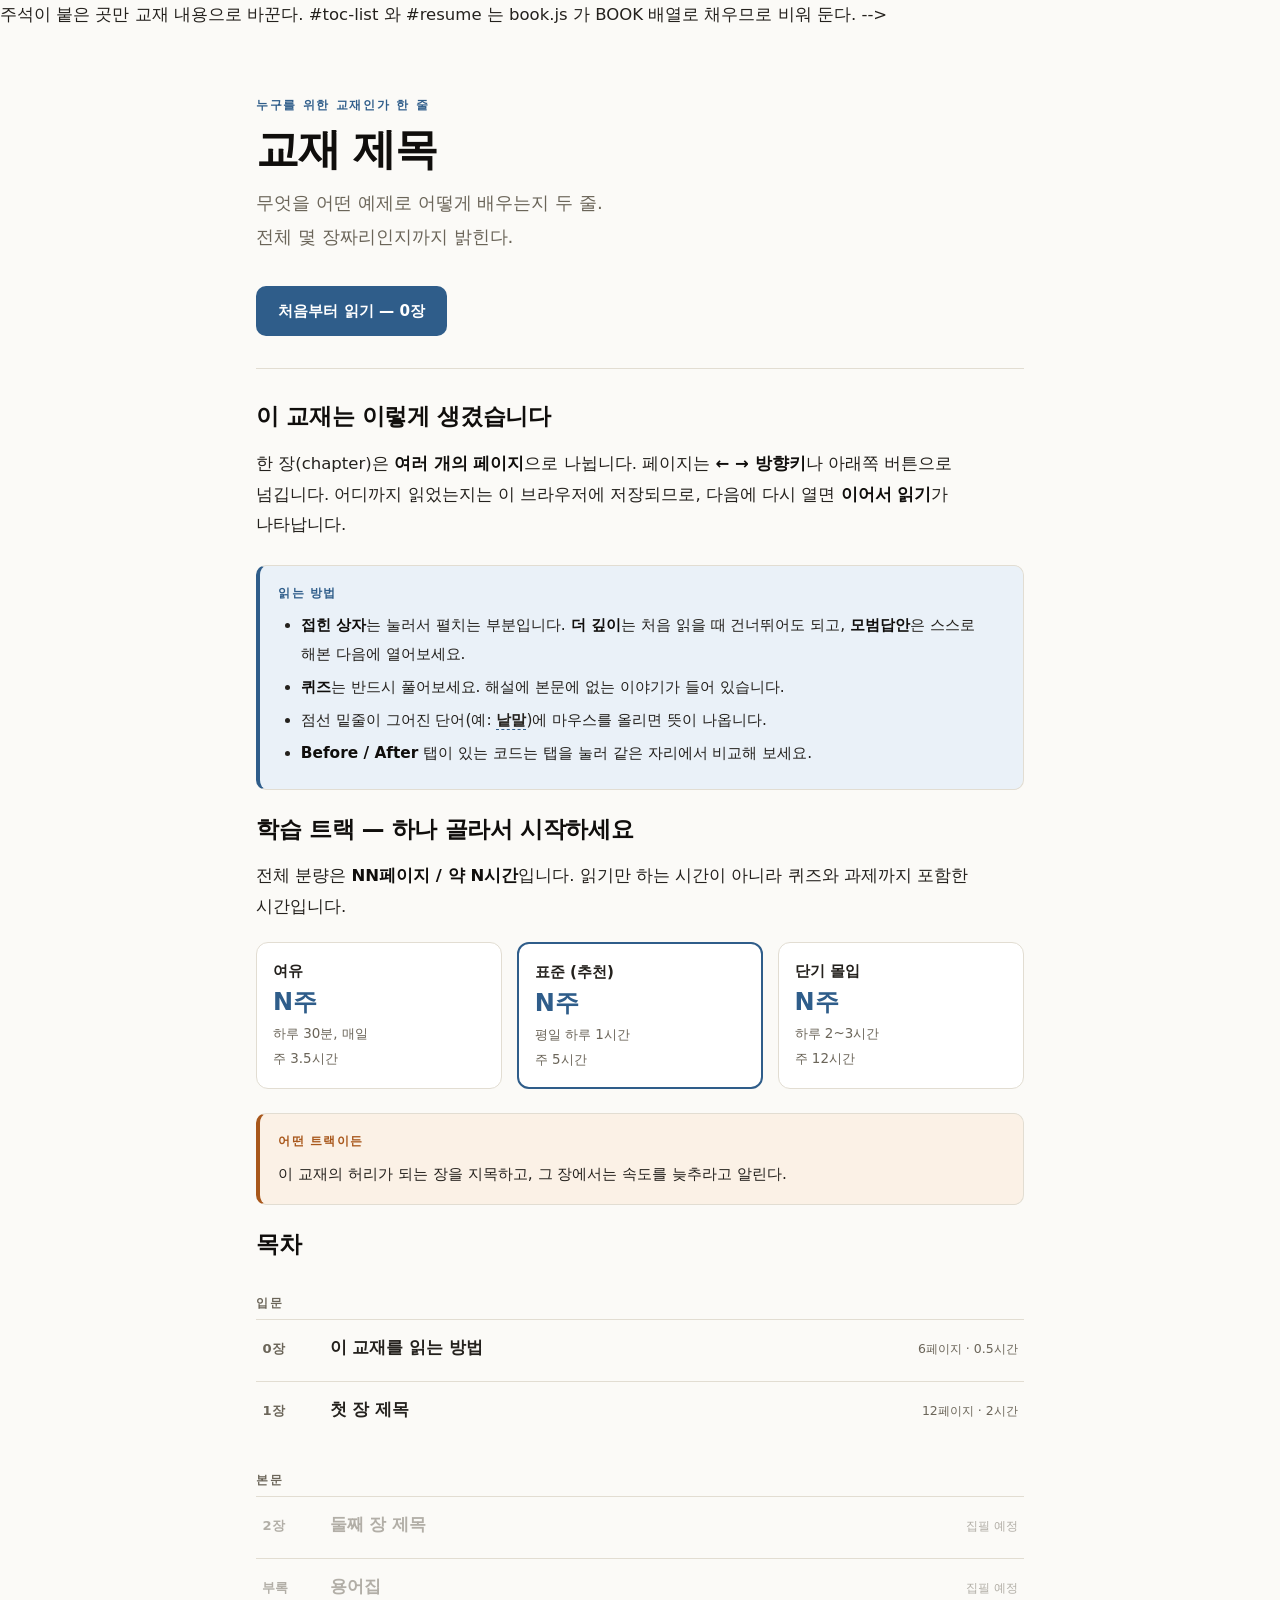
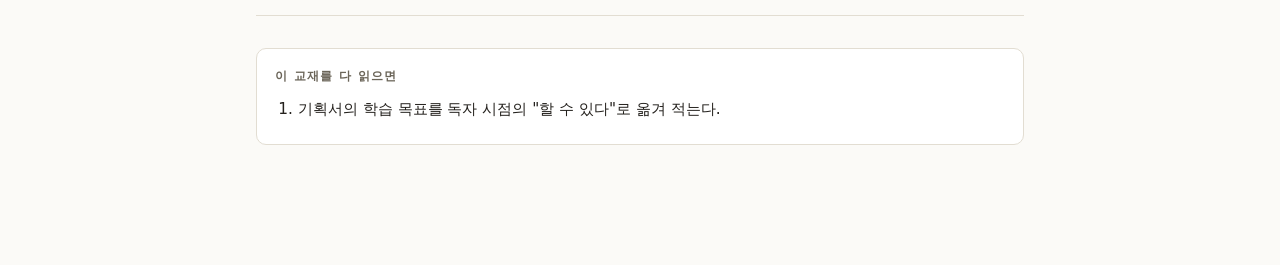
==== plugins/teach/skills/textbook-html/templates/index.html @ 2e8b9190 "teach: textbook-html 파일을 plugins/teach로 이동" ====
<!DOCTYPE html>
<!-- 표지 템플릿 — 교재 슬러그로 저장 위치는 docs/index.html.
     <!-- ▣ -->  주석이 붙은 곳만 교재 내용으로 바꾼다.
     #toc-list 와 #resume 는 book.js 가 BOOK 배열로 채우므로 비워 둔다. -->
<html lang="ko" data-page="cover">
<head>
<meta charset="utf-8">
<meta name="viewport" content="width=device-width, initial-scale=1">
<title>교재 제목 — 부제</title><!-- ▣ -->
<link rel="stylesheet" href="assets/book.css">
</head>
<body>

<div class="cover">

  <p class="kicker">누구를 위한 교재인가 한 줄</p><!-- ▣ -->
  <h1 class="title">교재 제목</h1><!-- ▣ -->
  <p class="sub">무엇을 어떤 예제로 어떻게 배우는지 두 줄.<br>
  전체 몇 장짜리인지까지 밝힌다.</p><!-- ▣ -->

  <p><a class="resume" id="resume" href="ch00.html">처음부터 읽기</a></p>

  <hr>

  <h2>이 교재는 이렇게 생겼습니다</h2>

  <p>한 장(chapter)은 <b>여러 개의 페이지</b>으로 나뉩니다. 페이지는 <b>← → 방향키</b>나 아래쪽
  버튼으로 넘깁니다. 어디까지 읽었는지는 이 브라우저에 저장되므로, 다음에 다시 열면
  <b>이어서 읽기</b>가 나타납니다.</p>

  <div class="box note">
    <p class="box-t">읽는 방법</p>
    <ul>
      <li><b>접힌 상자</b>는 눌러서 펼치는 부분입니다. <b>더 깊이</b>는 처음 읽을 때 건너뛰어도
      되고, <b>모범답안</b>은 스스로 해본 다음에 열어보세요.</li>
      <li><b>퀴즈</b>는 반드시 풀어보세요. 해설에 본문에 없는 이야기가 들어 있습니다.</li>
      <li>점선 밑줄이 그어진 단어(예: <span class="term" data-term="sample">낱말</span>)에
      마우스를 올리면 뜻이 나옵니다.</li>
      <li><b>Before / After</b> 탭이 있는 코드는 탭을 눌러 같은 자리에서 비교해 보세요.</li>
    </ul>
  </div>

  <h2>학습 트랙 — 하나 골라서 시작하세요</h2>

  <p>전체 분량은 <b>NN페이지 / 약 N시간</b>입니다. 읽기만 하는 시간이 아니라
  퀴즈와 과제까지 포함한 시간입니다.</p><!-- ▣ 커리큘럼 합계와 맞춘다 -->

  <div class="track-grid"><!-- ▣ 전체 시간으로 나눈 트랙 3~4개 -->
    <div class="track">
      <h4>여유</h4>
      <div class="big">N주</div>
      <p>하루 30분, 매일<br>주 3.5시간</p>
    </div>
    <div class="track pick">
      <h4>표준 (추천)</h4>
      <div class="big">N주</div>
      <p>평일 하루 1시간<br>주 5시간</p>
    </div>
    <div class="track">
      <h4>단기 몰입</h4>
      <div class="big">N주</div>
      <p>하루 2~3시간<br>주 12시간</p>
    </div>
  </div>

  <div class="box warn">
    <p class="box-t">어떤 트랙이든</p>
    <p>이 교재의 허리가 되는 장을 지목하고, 그 장에서는 속도를 늦추라고 알린다.</p><!-- ▣ -->
  </div>

  <h2>목차</h2>
  <ul class="toc-list" id="toc-list"></ul>

  <div class="box" style="margin-top:2rem">
    <p class="box-t">이 교재를 다 읽으면</p>
    <ol>
      <li>기획서의 학습 목표를 독자 시점의 "할 수 있다"로 옮겨 적는다.</li><!-- ▣ -->
    </ol>
  </div>

</div>

<script src="assets/book.js"></script>
</body>
</html>
---- plugins/teach/skills/textbook-html/templates/assets/book.css ----
/* 학습 교재 공통 스타일 — textbook-html 스킬 동봉본
   - 외부 폰트/CDN 의존 없음 (file:// 로 열려야 한다)
   - 라이트/다크 자동 전환
   - 교재마다 고칠 것이 없다. 색을 바꾸려면 아래 :root 변수만 만진다. */

:root {
  --bg: #fbfaf7;
  --bg-soft: #f4f1ea;
  --card: #ffffff;
  --fg: #24211d;
  --fg-strong: #100e0c;
  --muted: #6b6559;
  --rule: #e2ddd2;
  --rule-soft: #eee9df;
  --accent: #2f5d8a;
  --accent-bg: #eaf1f8;
  --warn: #a8571b;
  --warn-bg: #fbf1e6;
  --good: #2b6f4c;
  --good-bg: #ebf4ee;
  --bad: #a33a33;
  --bad-bg: #fbeeed;
  --code-bg: #f5f2ec;
  --code-fg: #2b2721;
  --shadow: 0 1px 2px rgba(0,0,0,.05), 0 8px 24px rgba(0,0,0,.05);

  --c-kw: #9c2f6f;
  --c-str: #2f6f4a;
  --c-com: #746c60;
  --c-num: #a8571b;
  --c-fn: #2f5d8a;
  --c-dec: #7a5aa8;
  --c-self: #a33a33;
  --hl-bg: rgba(168,87,27,.16);

  --sidebar: 17rem;
  --measure: 45rem;
}

@media (prefers-color-scheme: dark) {
  :root {
    --bg: #16171a;
    --bg-soft: #1b1d21;
    --card: #1e2024;
    --fg: #e3e0da;
    --fg-strong: #f5f3ef;
    --muted: #9b968d;
    --rule: #2e3237;
    --rule-soft: #262a2e;
    --accent: #7fb3e0;
    --accent-bg: #1b2a38;
    --warn: #dda15e;
    --warn-bg: #322a1e;
    --good: #7ac496;
    --good-bg: #1d2c24;
    --bad: #e08b84;
    --bad-bg: #33211f;
    --code-bg: #191b1e;
    --code-fg: #d8d5cf;
    --shadow: 0 1px 2px rgba(0,0,0,.3), 0 8px 24px rgba(0,0,0,.3);

    --c-kw: #e089b8;
    --c-str: #8fcfa5;
    --c-com: #918d84;
    --c-num: #dda15e;
    --c-fn: #8fbce8;
    --c-dec: #bfa2e8;
    --c-self: #e08b84;
    --hl-bg: rgba(221,161,94,.20);
  }
}

* { box-sizing: border-box; }

html { scroll-behavior: smooth; }

body {
  margin: 0;
  background: var(--bg);
  color: var(--fg);
  font-family: "Segoe UI", -apple-system, "Malgun Gothic", "맑은 고딕", system-ui, sans-serif;
  font-size: 16.5px;
  line-height: 1.85;
  word-break: keep-all;
  overflow-wrap: break-word;
  -webkit-font-smoothing: antialiased;
}

/* ── 진행률 바 ─────────────────────────────────────── */
#progress {
  position: fixed; top: 0; left: 0; right: 0; height: 3px;
  background: var(--rule-soft); z-index: 50;
}
#progress > i {
  display: block; height: 100%; width: 0;
  background: var(--accent); transition: width .25s ease;
}

/* ── 사이드바 목차 ─────────────────────────────────── */
#toc {
  position: fixed; top: 0; bottom: 0; left: 0; width: var(--sidebar);
  background: var(--bg-soft); border-right: 1px solid var(--rule);
  overflow-y: auto; padding: 1.6rem 0 3rem; z-index: 40;
}
#toc .brand {
  display: block; padding: 0 1.25rem 1rem; margin-bottom: .5rem;
  border-bottom: 1px solid var(--rule); text-decoration: none; color: inherit;
}
#toc .brand b { display: block; font-size: .98rem; letter-spacing: -.01em; }
#toc .brand span { display: block; font-size: .78rem; color: var(--muted); }
#toc .part {
  padding: 1.1rem 1.25rem .25rem; font-size: .7rem; font-weight: 700;
  letter-spacing: .12em; color: var(--muted); text-transform: uppercase;
}
#toc a.ch, #toc span.ch {
  display: block; padding: .34rem 1.25rem .34rem 1.25rem;
  font-size: .84rem; line-height: 1.45; text-decoration: none;
  color: var(--fg); border-left: 3px solid transparent;
}
#toc a.ch:hover { background: var(--card); }
#toc a.ch.here { border-left-color: var(--accent); background: var(--card); font-weight: 700; }
#toc span.ch { color: var(--muted); opacity: .55; cursor: default; }
#toc .ch em { font-style: normal; color: var(--muted); font-size: .76rem; display: block; }
#toc a.ch.here em { color: var(--accent); }
#toc .ch .tick { color: var(--good); font-weight: 700; }
#toc ol.screens {
  list-style: none; margin: .1rem 0 .4rem; padding: 0 1.25rem 0 1.6rem;
  border-left: 3px solid var(--rule);
}
#toc ol.screens li { margin: 0; }
#toc ol.screens button {
  display: block; width: 100%; text-align: left; background: none; border: 0;
  padding: .2rem 0; font: inherit; font-size: .78rem; line-height: 1.4;
  color: var(--muted); cursor: pointer;
}
#toc ol.screens button:hover { color: var(--accent); }
#toc ol.screens li.on button { color: var(--fg); font-weight: 700; }

#toc-toggle {
  display: none; position: fixed; top: .7rem; left: .7rem; z-index: 60;
  background: var(--card); color: var(--fg); border: 1px solid var(--rule);
  border-radius: 8px; width: 2.4rem; height: 2.4rem; font-size: 1.1rem;
  cursor: pointer; box-shadow: var(--shadow);
}

/* ── 본문 ──────────────────────────────────────────── */
#book {
  margin-left: var(--sidebar);
  padding: 3.2rem 2.5rem 8rem;
  display: flex; justify-content: center;
}
#book > .inner { width: 100%; max-width: var(--measure); }

.screen { display: none; animation: fade .22s ease; }
.screen.is-active { display: block; }
@keyframes fade { from { opacity: 0; transform: translateY(4px); } to { opacity: 1; transform: none; } }

.kicker {
  font-size: .74rem; font-weight: 700; letter-spacing: .14em;
  text-transform: uppercase; color: var(--accent); margin: 0 0 .5rem;
}

h1 {
  font-size: 1.95rem; line-height: 1.3; letter-spacing: -.02em;
  margin: .2rem 0 1.2rem; color: var(--fg-strong); font-weight: 800;
}
h2 {
  font-size: 1.42rem; line-height: 1.4; letter-spacing: -.015em;
  margin: 0 0 1rem; color: var(--fg-strong); font-weight: 800;
}
h3 {
  font-size: 1.06rem; margin: 2rem 0 .6rem; color: var(--fg-strong);
  font-weight: 700; letter-spacing: -.01em;
}
h2 + h3 { margin-top: 1.4rem; }

p { margin: 0 0 1.1rem; }
.lead { font-size: 1.1rem; color: var(--muted); margin-bottom: 1.6rem; }
strong, b { color: var(--fg-strong); font-weight: 700; }
a { color: var(--accent); }

ul, ol { margin: 0 0 1.1rem; padding-left: 1.4rem; }
li { margin: .3rem 0; }
li > ul, li > ol { margin: .3rem 0; }

hr { border: 0; border-top: 1px solid var(--rule); margin: 2rem 0; }

blockquote {
  margin: 1.4rem 0; padding: .2rem 0 .2rem 1.2rem;
  border-left: 3px solid var(--rule); color: var(--muted);
}
blockquote p:last-child { margin-bottom: 0; }

/* 대화 재현 */
.dialog { margin: 1.4rem 0; }
.dialog .line { display: flex; gap: .75rem; margin: .5rem 0; }
.dialog .who {
  flex: 0 0 5.2rem; text-align: right; font-size: .82rem;
  font-weight: 700; color: var(--accent); padding-top: .18rem;
}
.dialog .say {
  background: var(--card); border: 1px solid var(--rule); border-radius: 10px;
  padding: .5rem .8rem; font-size: .95rem; flex: 1;
}
.dialog .say p { margin: 0; }

/* 강조 상자 */
.box {
  margin: 1.5rem 0; padding: 1rem 1.15rem; border-radius: 10px;
  border: 1px solid var(--rule); background: var(--card);
  font-size: .96rem;
}
.box > :last-child { margin-bottom: 0; }
.box .box-t {
  font-size: .76rem; font-weight: 700; letter-spacing: .1em;
  text-transform: uppercase; margin: 0 0 .45rem; color: var(--muted);
}
.box .box-t .katex { text-transform: none; letter-spacing: normal; }
.box.note { border-left: 4px solid var(--accent); background: var(--accent-bg); }
.box.note .box-t { color: var(--accent); }
.box.warn { border-left: 4px solid var(--warn); background: var(--warn-bg); }
.box.warn .box-t { color: var(--warn); }
.box.good { border-left: 4px solid var(--good); background: var(--good-bg); }
.box.good .box-t { color: var(--good); }
.box.bad  { border-left: 4px solid var(--bad); background: var(--bad-bg); }
.box.bad .box-t { color: var(--bad); }

/* "9장에서 다시 볼 문제" 표시 */
.later {
  display: inline-flex; align-items: center; gap: .35rem;
  font-size: .78rem; font-weight: 700; color: var(--warn);
  background: var(--warn-bg); border: 1px dashed var(--warn);
  border-radius: 999px; padding: .1rem .6rem; white-space: nowrap;
}

/* 접히는 상자 */
details.fold {
  margin: 1.4rem 0; border: 1px solid var(--rule); border-radius: 10px;
  background: var(--card); overflow: hidden;
}
details.fold > summary {
  cursor: pointer; padding: .7rem 1rem; font-size: .9rem; font-weight: 700;
  color: var(--accent); list-style: none; display: flex; gap: .5rem; align-items: center;
}
details.fold > summary::-webkit-details-marker { display: none; }
details.fold > summary::before { content: "▸"; font-size: .8rem; }
details.fold[open] > summary::before { content: "▾"; }
details.fold > summary:hover { background: var(--bg-soft); }
details.fold .fold-body { padding: 0 1rem 1rem; font-size: .95rem; border-top: 1px solid var(--rule-soft); padding-top: .9rem; }
details.fold .fold-body > :last-child { margin-bottom: 0; }
details.fold.answer > summary { color: var(--good); }

/* 코드 */
pre {
  margin: 1.3rem 0; padding: 1rem 1.1rem; background: var(--code-bg);
  border: 1px solid var(--rule); border-radius: 10px;
  overflow-x: auto; font-size: .82rem; line-height: 1.7;
}
pre code, code {
  font-family: Consolas, "D2Coding", "Cascadia Mono", ui-monospace, monospace;
  color: var(--code-fg);
}
:not(pre) > code {
  background: var(--code-bg); border: 1px solid var(--rule-soft);
  border-radius: 5px; padding: .05em .35em; font-size: .88em;
  word-break: keep-all; overflow-wrap: break-word;
}
pre .cap {
  display: block; font-family: inherit; color: var(--muted);
  font-size: .95em; margin-bottom: .5rem;
}
.tok-kw { color: var(--c-kw); }
.tok-str { color: var(--c-str); }
.tok-com { color: var(--c-com); font-style: italic; }
.tok-num { color: var(--c-num); }
.tok-fn { color: var(--c-fn); font-weight: 600; }
.tok-dec { color: var(--c-dec); }
.tok-self { color: var(--c-self); }
.hl { background: var(--hl-bg); border-radius: 3px; padding: .05em .2em; font-weight: 700; }

/* 코드 해설: 번호 붙은 주석 목록 */
ol.notes {
  list-style: none; padding-left: 0; counter-reset: note; margin: 1rem 0 1.5rem;
}
ol.notes > li {
  counter-increment: note; position: relative;
  padding-left: 2.2rem; margin: .6rem 0; font-size: .95rem;
}
ol.notes > li::before {
  content: counter(note); position: absolute; left: 0; top: .28rem;
  width: 1.55rem; height: 1.55rem; border-radius: 50%;
  background: var(--accent-bg); color: var(--accent); border: 1px solid var(--accent);
  display: grid; place-items: center; font-size: .72rem; font-weight: 700;
}
ol.notes .ln {
  display: inline-block; min-width: 3.6rem; font-weight: 700; color: var(--accent);
  font-family: Consolas, "D2Coding", ui-monospace, monospace; font-size: .84rem;
}
ol.notes > li > p { margin: .2rem 0 0; }
ol.notes > li > p:first-child { margin-top: 0; }

figure.code-cap { margin: 1.3rem 0; }
figure.code-cap pre { margin: 0 0 .4rem; }
figure.code-cap figcaption { font-size: .82rem; color: var(--muted); text-align: left; }

/* Before / After 탭 */
.tabs { margin: 1.4rem 0; border: 1px solid var(--rule); border-radius: 10px; overflow: hidden; }
.tabs .tabbar { display: flex; background: var(--bg-soft); border-bottom: 1px solid var(--rule); }
.tabs .tabbar button {
  flex: 1; padding: .6rem .8rem; background: none; border: 0; cursor: pointer;
  font: inherit; font-size: .85rem; font-weight: 700; color: var(--muted);
  border-bottom: 2px solid transparent;
}
.tabs .tabbar button.on { color: var(--accent); border-bottom-color: var(--accent); background: var(--card); }
.tabs .tab { display: none; padding: .1rem 1rem 1rem; }
.tabs .tab.on { display: block; }
.tabs .tab pre { background: transparent; border: 0; padding: 1rem 0 0; }

/* 표 */
.table-wrap { overflow-x: auto; margin: 1.4rem 0; }
table { border-collapse: collapse; width: 100%; font-size: .9rem; }
th, td { border: 1px solid var(--rule); padding: .5rem .7rem; text-align: left; vertical-align: top; }
th { background: var(--bg-soft); font-weight: 700; color: var(--fg-strong); }

/* 용어 툴팁 — 말풍선은 book.js 가 body 에 붙인 #tip 하나를 화면 안에 맞춰 띄운다
   (::after 로 띄우면 줄 끝에서 페이지 가로 스크롤이 생기고 표·접힌 상자 안에서 잘린다) */
.term {
  border-bottom: 1px dashed var(--accent); cursor: help;
  font-weight: 600;
}
#tip {
  position: fixed; z-index: 70; left: 0; top: 0;
  max-width: min(22rem, calc(100vw - 1rem));
  background: var(--fg-strong); color: var(--bg);
  font-size: .8rem; font-weight: 400; line-height: 1.6;
  padding: .5rem .7rem; border-radius: 8px;
  box-shadow: var(--shadow); pointer-events: none;
  display: none;
}
#tip.on { display: block; }

/* 페이지 참조 링크 */
a.xref { text-decoration: underline dotted; text-underline-offset: .2em; cursor: pointer; }
a.xref:hover { text-decoration-style: solid; }

/* 참조로 이동한 뒤 돌아가기 */
#xback {
  position: fixed; z-index: 46; bottom: 4.2rem; left: calc(var(--sidebar) + 1.2rem);
  display: none; align-items: center; gap: .3rem;
  background: var(--accent); color: #fff; border-radius: 999px;
  box-shadow: var(--shadow); font-size: .84rem; font-weight: 700;
}
#xback.on { display: inline-flex; }
#xback a, #xback button {
  color: inherit; background: none; border: 0; font: inherit; cursor: pointer;
  text-decoration: none; padding: .45rem .3rem .45rem .9rem;
}
#xback button { padding: .45rem .8rem .45rem .2rem; opacity: .8; }

/* 모바일 목차를 열었을 때 본문을 덮는 막 */
#toc-scrim { display: none; }

/* 다이어그램 */
figure.fig { margin: 1.6rem 0; text-align: center; }
figure.fig svg { max-width: 100%; height: auto; }
figure.fig figcaption { font-size: .82rem; color: var(--muted); margin-top: .5rem; }
.svg-fg { fill: var(--fg); }
.svg-muted { fill: var(--muted); }
.svg-line { stroke: var(--rule); fill: none; }

/* 핵심 요약 / 과제 */
.summary { margin: 2rem 0 1.5rem; padding: 1.1rem 1.25rem; border-radius: 12px;
  background: var(--bg-soft); border: 1px solid var(--rule); }
.summary h3 { margin: 0 0 .6rem; font-size: .95rem; }
.summary ol { margin: 0; padding-left: 1.3rem; font-size: .96rem; }

.task { margin: 1.6rem 0; padding: 1.1rem 1.25rem; border-radius: 12px;
  border: 2px solid var(--accent); background: var(--card); }
.task h3 { margin: 0 0 .5rem; font-size: .98rem; color: var(--accent); }
.task > :last-child { margin-bottom: 0; }

/* 퀴즈 */
.quiz {
  margin: 1.5rem 0; padding: 1.1rem 1.25rem; border-radius: 12px;
  border: 1px solid var(--rule); background: var(--card);
}
.quiz .qn { font-size: .74rem; font-weight: 700; letter-spacing: .12em;
  text-transform: uppercase; color: var(--muted); margin: 0 0 .35rem; }
.quiz .q { font-weight: 700; color: var(--fg-strong); margin: 0 0 .8rem; }
.quiz ol.options { list-style: none; margin: 0; padding: 0; counter-reset: opt; }
.quiz ol.options li {
  counter-increment: opt; margin: .4rem 0; padding: .55rem .8rem .55rem 2.4rem;
  border: 1px solid var(--rule); border-radius: 9px; cursor: pointer;
  position: relative; font-size: .95rem; background: var(--bg);
  transition: background .12s, border-color .12s;
}
.quiz ol.options li::before {
  content: counter(opt); position: absolute; left: .7rem; top: .55rem;
  width: 1.3rem; height: 1.3rem; border-radius: 50%; background: var(--bg-soft);
  border: 1px solid var(--rule); font-size: .76rem; font-weight: 700;
  display: grid; place-items: center; color: var(--muted);
}
.quiz ol.options li:hover { border-color: var(--accent); }
.quiz.done ol.options li { cursor: default; }
.quiz.done ol.options li:hover { border-color: var(--rule); }
.quiz ol.options li.pick-good { border-color: var(--good); background: var(--good-bg); }
.quiz ol.options li.pick-good::before { content: "✓"; background: var(--good); color: #fff; border-color: var(--good); }
.quiz ol.options li.pick-bad { border-color: var(--bad); background: var(--bad-bg); }
.quiz ol.options li.pick-bad::before { content: "✕"; background: var(--bad); color: #fff; border-color: var(--bad); }
.quiz .why {
  display: none; margin-top: .45rem; padding-left: .2rem;
  font-size: .88rem; color: var(--muted);
}
.quiz ol.options li.picked .why { display: block; }
.quiz .explain {
  display: none; margin-top: 1rem; padding-top: .9rem;
  border-top: 1px solid var(--rule-soft); font-size: .93rem;
}
.quiz.done .explain { display: block; }
.quiz .explain > :last-child { margin-bottom: 0; }
.quiz .explain b.lbl { color: var(--accent); }

/* 표지 (index.html) */
.cover { max-width: 52rem; margin: 0 auto; padding: 4rem 2rem 6rem; }
.cover .title { font-size: 2.7rem; line-height: 1.2; letter-spacing: -.03em;
  font-weight: 800; color: var(--fg-strong); margin: 0 0 .6rem; }
.cover .sub { font-size: 1.15rem; color: var(--muted); margin: 0 0 2rem; }
.cover .resume {
  display: inline-block; background: var(--accent); color: #fff;
  padding: .7rem 1.4rem; border-radius: 10px; text-decoration: none;
  font-weight: 700; font-size: .95rem;
}
.cover .resume:hover { filter: brightness(1.08); }
.toc-list { list-style: none; padding: 0; margin: 1rem 0 0; }
.toc-list > li { border-top: 1px solid var(--rule); }
.toc-list > li:last-child { border-bottom: 1px solid var(--rule); }
.toc-list a, .toc-list .off {
  display: flex; gap: 1rem; align-items: baseline;
  padding: .8rem .4rem; text-decoration: none; color: var(--fg);
}
.toc-list a:hover { background: var(--bg-soft); }
.toc-list .off { color: var(--muted); opacity: .5; }
.toc-list .n { flex: 0 0 3.2rem; font-size: .82rem; font-weight: 700; color: var(--muted); }
.toc-list .t { flex: 1; font-weight: 600; }
.toc-list .meta { font-size: .78rem; color: var(--muted); white-space: nowrap; }
.toc-list .tick { color: var(--good); font-weight: 700; }
.parts { font-size: .72rem; font-weight: 700; letter-spacing: .14em;
  text-transform: uppercase; color: var(--muted); margin: 2rem 0 .3rem; }
.track-grid { display: grid; gap: .9rem; grid-template-columns: repeat(auto-fit, minmax(9.5rem, 1fr)); margin: 1.2rem 0; }
.track {
  border: 1px solid var(--rule); border-radius: 12px; padding: .9rem 1rem;
  background: var(--card); font-size: .9rem;
}
.track.pick { border-color: var(--accent); border-width: 2px; }
.track h4 { margin: 0 0 .2rem; font-size: .95rem; }
.track .big { font-size: 1.5rem; font-weight: 800; color: var(--accent); line-height: 1.2; }
.track p { margin: .3rem 0 0; color: var(--muted); font-size: .84rem; }

/* 하단 내비게이션 */
#nav {
  position: fixed; bottom: 0; left: var(--sidebar); right: 0; z-index: 45;
  display: flex; align-items: center; justify-content: space-between;
  gap: 1rem; padding: .6rem 2.5rem;
  background: var(--bg);
  border-top: 1px solid var(--rule);
}
#nav button {
  background: var(--card); color: var(--fg); border: 1px solid var(--rule);
  border-radius: 9px; padding: .45rem .95rem; font: inherit; font-size: .87rem;
  font-weight: 600; cursor: pointer; white-space: nowrap;
}
#nav button:hover:not(:disabled) { border-color: var(--accent); color: var(--accent); }
#nav button:disabled { opacity: .35; cursor: default; }
#nav .where { font-size: .8rem; color: var(--muted); text-align: center; }
#nav .where b { color: var(--fg-strong); }

/* 장 끝 이동 */
.chapter-end { margin-top: 2.5rem; padding-top: 1.5rem; border-top: 1px solid var(--rule);
  display: flex; justify-content: space-between; gap: 1rem; flex-wrap: wrap; }
.chapter-end a {
  display: block; padding: .7rem 1.1rem; border: 1px solid var(--rule);
  border-radius: 10px; text-decoration: none; font-size: .9rem; background: var(--card);
}
.chapter-end a:hover { border-color: var(--accent); }
.chapter-end a span { display: block; font-size: .74rem; color: var(--muted); }

@media (max-width: 900px) {
  #toc { transform: translateX(-100%); transition: transform .2s ease; z-index: 62; }
  body.toc-open #toc { transform: none; }
  body.toc-open #toc-scrim {
    display: block; position: fixed; inset: 0; z-index: 61; background: rgba(0,0,0,.35);
  }
  /* 목차 버튼은 본문 글자를 가리지 않도록 하단 바 왼쪽에 둔다 */
  #toc-toggle { display: block; top: auto; bottom: .5rem; left: .6rem; width: 2.2rem; height: 2.2rem; z-index: 63; }
  #book { margin-left: 0; padding: 2rem 1.1rem 7rem; }
  #nav { left: 0; padding: .5rem 1rem .5rem 3.4rem; }
  #xback { left: 1rem; }
  #toc ol.screens button { padding: .45rem 0; }
  h1 { font-size: 1.6rem; }
  h2 { font-size: 1.25rem; }
}

@media (max-width: 600px) {
  /* 그림은 줄이지 않고 그림 상자 안에서 가로로 민다 — 줄이면 글자가 6~7px 이 된다 */
  figure.fig { overflow-x: auto; }
  figure.fig svg { min-width: 34rem; }
  /* 3열 이상인 표는 글자가 세로로 쪼개지지 않게 최소 폭을 두고 표 상자 안에서 민다 */
  .table-wrap table:has(tr > :nth-child(3)) { min-width: 32rem; }
}

@media (prefers-reduced-motion: reduce) {
  html { scroll-behavior: auto; }
  .screen { animation: none; }
}

@media print {
  #toc, #nav, #progress, #toc-toggle, #tip, #xback, #toc-scrim { display: none !important; }
  #book { margin: 0; padding: 0; }
  .screen { display: block !important; page-break-after: always; }
  pre { white-space: pre-wrap; }
  body { font-size: 11pt; }
}

/* 수식 (KaTeX) */
.katex { font-size: 1.08em; }
.katex-display { margin: .9rem 0; overflow-x: auto; overflow-y: hidden; }
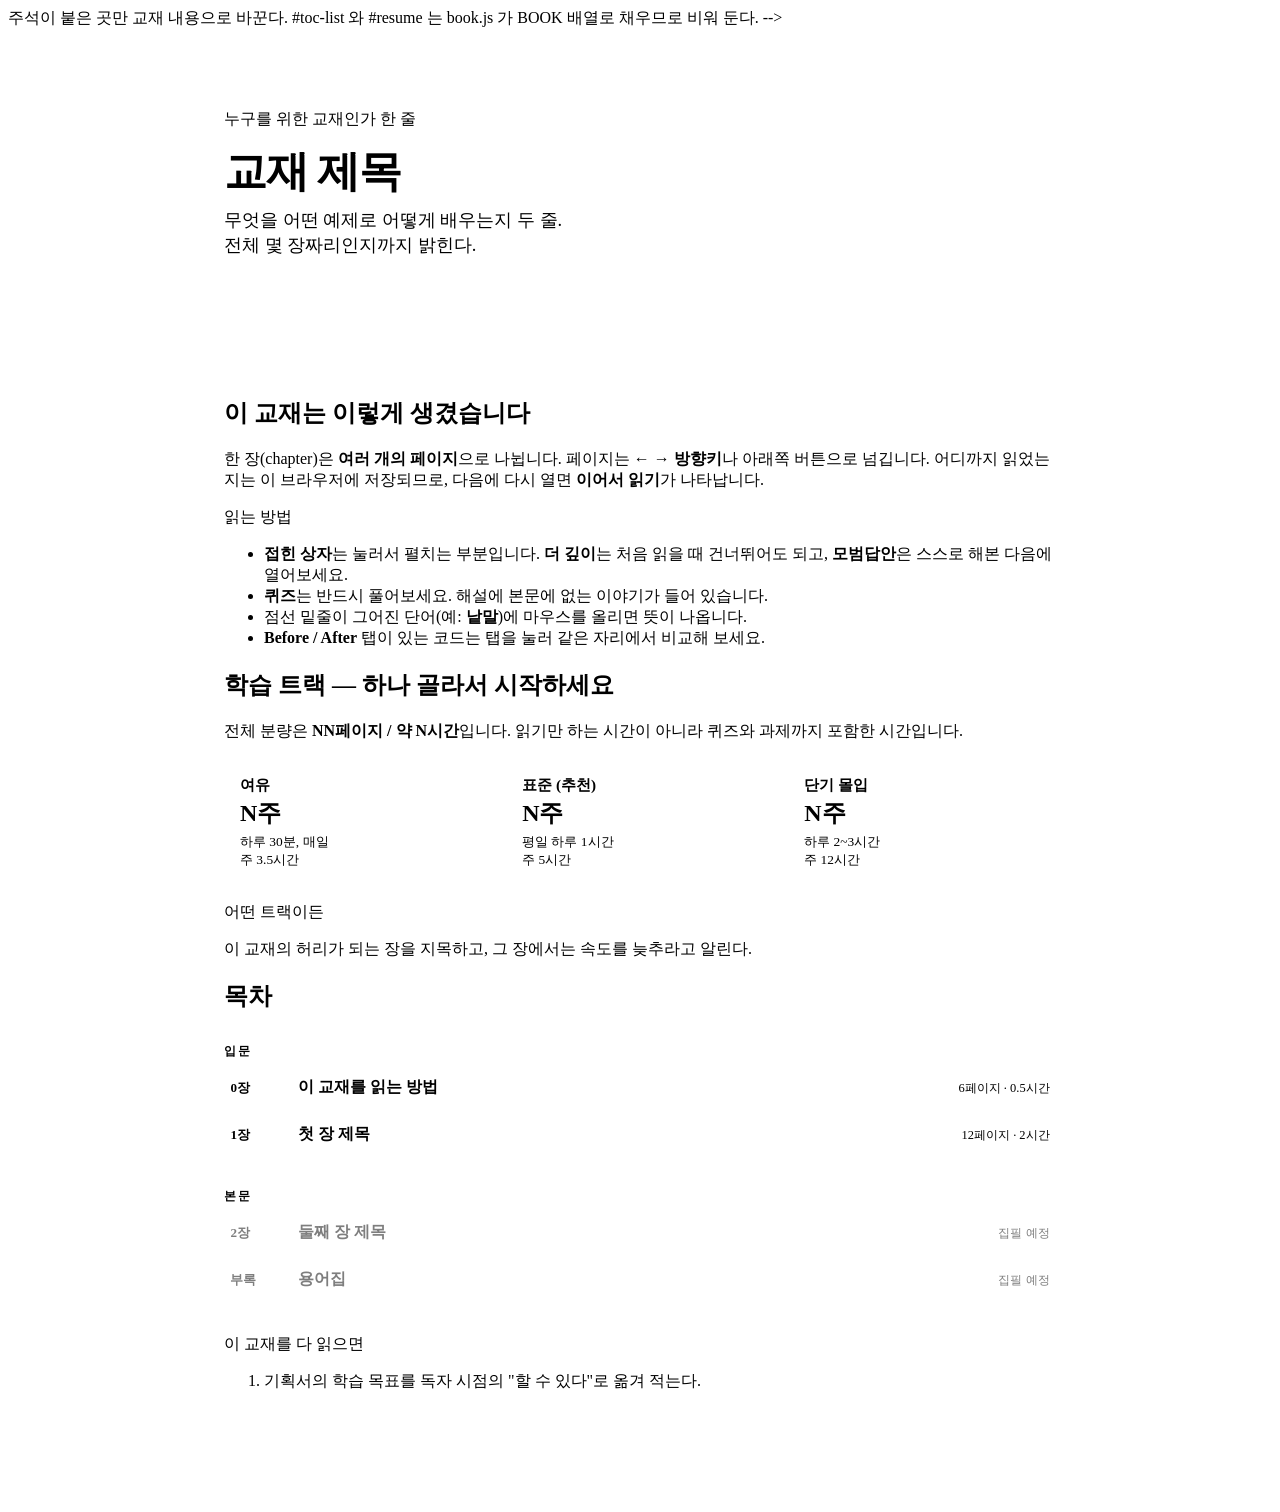
==== commit 845a86b2: "teach: 수식·공통 스타일 자산을 shared로 이동 두 스킬(textbook-html, explain-html)이 함께 쓰는 코드를 shared/ 한 곳에 둔다.  - KaT" ====
--- a/plugins/teach/skills/textbook-html/templates/index.html
+++ b/plugins/teach/skills/textbook-html/templates/index.html
@@ -7,6 +7,7 @@
 <meta charset="utf-8">
 <meta name="viewport" content="width=device-width, initial-scale=1">
 <title>교재 제목 — 부제</title><!-- ▣ -->
+<link rel="stylesheet" href="assets/base.css">
 <link rel="stylesheet" href="assets/book.css">
 </head>
 <body>
--- a/plugins/teach/skills/textbook-html/templates/assets/book.css
+++ b/plugins/teach/skills/textbook-html/templates/assets/book.css
@@ -1,27 +1,11 @@
-/* 학습 교재 공통 스타일 — textbook-html 스킬 동봉본
+/* 학습 교재 런타임 스타일 — textbook-html 스킬 동봉본
+   - 공통 부품(팔레트·본문·콜아웃·코드·표·그림)은 base.css 가 맡는다. 이 파일보다 먼저 불러온다
    - 외부 폰트/CDN 의존 없음 (file:// 로 열려야 한다)
-   - 라이트/다크 자동 전환
-   - 교재마다 고칠 것이 없다. 색을 바꾸려면 아래 :root 변수만 만진다. */
-
+   - 교재마다 고칠 것이 없다 */
+
+/* 팔레트와 공통 부품 스타일은 base.css(공유 정본)가 맡는다. 아래는 교재 런타임 전용 변수다.
+   색을 바꾸려면 base.css 의 :root 변수와 아래 변수를 함께 만진다. */
 :root {
-  --bg: #fbfaf7;
-  --bg-soft: #f4f1ea;
-  --card: #ffffff;
-  --fg: #24211d;
-  --fg-strong: #100e0c;
-  --muted: #6b6559;
-  --rule: #e2ddd2;
-  --rule-soft: #eee9df;
-  --accent: #2f5d8a;
-  --accent-bg: #eaf1f8;
-  --warn: #a8571b;
-  --warn-bg: #fbf1e6;
-  --good: #2b6f4c;
-  --good-bg: #ebf4ee;
-  --bad: #a33a33;
-  --bad-bg: #fbeeed;
-  --code-bg: #f5f2ec;
-  --code-fg: #2b2721;
   --shadow: 0 1px 2px rgba(0,0,0,.05), 0 8px 24px rgba(0,0,0,.05);
 
   --c-kw: #9c2f6f;
@@ -31,32 +15,12 @@
   --c-fn: #2f5d8a;
   --c-dec: #7a5aa8;
   --c-self: #a33a33;
-  --hl-bg: rgba(168,87,27,.16);
 
   --sidebar: 17rem;
-  --measure: 45rem;
 }
 
 @media (prefers-color-scheme: dark) {
   :root {
-    --bg: #16171a;
-    --bg-soft: #1b1d21;
-    --card: #1e2024;
-    --fg: #e3e0da;
-    --fg-strong: #f5f3ef;
-    --muted: #9b968d;
-    --rule: #2e3237;
-    --rule-soft: #262a2e;
-    --accent: #7fb3e0;
-    --accent-bg: #1b2a38;
-    --warn: #dda15e;
-    --warn-bg: #322a1e;
-    --good: #7ac496;
-    --good-bg: #1d2c24;
-    --bad: #e08b84;
-    --bad-bg: #33211f;
-    --code-bg: #191b1e;
-    --code-fg: #d8d5cf;
     --shadow: 0 1px 2px rgba(0,0,0,.3), 0 8px 24px rgba(0,0,0,.3);
 
     --c-kw: #e089b8;
@@ -66,24 +30,7 @@
     --c-fn: #8fbce8;
     --c-dec: #bfa2e8;
     --c-self: #e08b84;
-    --hl-bg: rgba(221,161,94,.20);
   }
-}
-
-* { box-sizing: border-box; }
-
-html { scroll-behavior: smooth; }
-
-body {
-  margin: 0;
-  background: var(--bg);
-  color: var(--fg);
-  font-family: "Segoe UI", -apple-system, "Malgun Gothic", "맑은 고딕", system-ui, sans-serif;
-  font-size: 16.5px;
-  line-height: 1.85;
-  word-break: keep-all;
-  overflow-wrap: break-word;
-  -webkit-font-smoothing: antialiased;
 }
 
 /* ── 진행률 바 ─────────────────────────────────────── */
@@ -155,41 +102,7 @@
 .screen.is-active { display: block; }
 @keyframes fade { from { opacity: 0; transform: translateY(4px); } to { opacity: 1; transform: none; } }
 
-.kicker {
-  font-size: .74rem; font-weight: 700; letter-spacing: .14em;
-  text-transform: uppercase; color: var(--accent); margin: 0 0 .5rem;
-}
-
-h1 {
-  font-size: 1.95rem; line-height: 1.3; letter-spacing: -.02em;
-  margin: .2rem 0 1.2rem; color: var(--fg-strong); font-weight: 800;
-}
-h2 {
-  font-size: 1.42rem; line-height: 1.4; letter-spacing: -.015em;
-  margin: 0 0 1rem; color: var(--fg-strong); font-weight: 800;
-}
-h3 {
-  font-size: 1.06rem; margin: 2rem 0 .6rem; color: var(--fg-strong);
-  font-weight: 700; letter-spacing: -.01em;
-}
-h2 + h3 { margin-top: 1.4rem; }
-
-p { margin: 0 0 1.1rem; }
-.lead { font-size: 1.1rem; color: var(--muted); margin-bottom: 1.6rem; }
-strong, b { color: var(--fg-strong); font-weight: 700; }
-a { color: var(--accent); }
-
-ul, ol { margin: 0 0 1.1rem; padding-left: 1.4rem; }
-li { margin: .3rem 0; }
-li > ul, li > ol { margin: .3rem 0; }
-
 hr { border: 0; border-top: 1px solid var(--rule); margin: 2rem 0; }
-
-blockquote {
-  margin: 1.4rem 0; padding: .2rem 0 .2rem 1.2rem;
-  border-left: 3px solid var(--rule); color: var(--muted);
-}
-blockquote p:last-child { margin-bottom: 0; }
 
 /* 대화 재현 */
 .dialog { margin: 1.4rem 0; }
@@ -204,27 +117,6 @@
 }
 .dialog .say p { margin: 0; }
 
-/* 강조 상자 */
-.box {
-  margin: 1.5rem 0; padding: 1rem 1.15rem; border-radius: 10px;
-  border: 1px solid var(--rule); background: var(--card);
-  font-size: .96rem;
-}
-.box > :last-child { margin-bottom: 0; }
-.box .box-t {
-  font-size: .76rem; font-weight: 700; letter-spacing: .1em;
-  text-transform: uppercase; margin: 0 0 .45rem; color: var(--muted);
-}
-.box .box-t .katex { text-transform: none; letter-spacing: normal; }
-.box.note { border-left: 4px solid var(--accent); background: var(--accent-bg); }
-.box.note .box-t { color: var(--accent); }
-.box.warn { border-left: 4px solid var(--warn); background: var(--warn-bg); }
-.box.warn .box-t { color: var(--warn); }
-.box.good { border-left: 4px solid var(--good); background: var(--good-bg); }
-.box.good .box-t { color: var(--good); }
-.box.bad  { border-left: 4px solid var(--bad); background: var(--bad-bg); }
-.box.bad .box-t { color: var(--bad); }
-
 /* "9장에서 다시 볼 문제" 표시 */
 .later {
   display: inline-flex; align-items: center; gap: .35rem;
@@ -232,43 +124,7 @@
   background: var(--warn-bg); border: 1px dashed var(--warn);
   border-radius: 999px; padding: .1rem .6rem; white-space: nowrap;
 }
-
-/* 접히는 상자 */
-details.fold {
-  margin: 1.4rem 0; border: 1px solid var(--rule); border-radius: 10px;
-  background: var(--card); overflow: hidden;
-}
-details.fold > summary {
-  cursor: pointer; padding: .7rem 1rem; font-size: .9rem; font-weight: 700;
-  color: var(--accent); list-style: none; display: flex; gap: .5rem; align-items: center;
-}
-details.fold > summary::-webkit-details-marker { display: none; }
-details.fold > summary::before { content: "▸"; font-size: .8rem; }
-details.fold[open] > summary::before { content: "▾"; }
-details.fold > summary:hover { background: var(--bg-soft); }
-details.fold .fold-body { padding: 0 1rem 1rem; font-size: .95rem; border-top: 1px solid var(--rule-soft); padding-top: .9rem; }
-details.fold .fold-body > :last-child { margin-bottom: 0; }
 details.fold.answer > summary { color: var(--good); }
-
-/* 코드 */
-pre {
-  margin: 1.3rem 0; padding: 1rem 1.1rem; background: var(--code-bg);
-  border: 1px solid var(--rule); border-radius: 10px;
-  overflow-x: auto; font-size: .82rem; line-height: 1.7;
-}
-pre code, code {
-  font-family: Consolas, "D2Coding", "Cascadia Mono", ui-monospace, monospace;
-  color: var(--code-fg);
-}
-:not(pre) > code {
-  background: var(--code-bg); border: 1px solid var(--rule-soft);
-  border-radius: 5px; padding: .05em .35em; font-size: .88em;
-  word-break: keep-all; overflow-wrap: break-word;
-}
-pre .cap {
-  display: block; font-family: inherit; color: var(--muted);
-  font-size: .95em; margin-bottom: .5rem;
-}
 .tok-kw { color: var(--c-kw); }
 .tok-str { color: var(--c-str); }
 .tok-com { color: var(--c-com); font-style: italic; }
@@ -276,28 +132,6 @@
 .tok-fn { color: var(--c-fn); font-weight: 600; }
 .tok-dec { color: var(--c-dec); }
 .tok-self { color: var(--c-self); }
-.hl { background: var(--hl-bg); border-radius: 3px; padding: .05em .2em; font-weight: 700; }
-
-/* 코드 해설: 번호 붙은 주석 목록 */
-ol.notes {
-  list-style: none; padding-left: 0; counter-reset: note; margin: 1rem 0 1.5rem;
-}
-ol.notes > li {
-  counter-increment: note; position: relative;
-  padding-left: 2.2rem; margin: .6rem 0; font-size: .95rem;
-}
-ol.notes > li::before {
-  content: counter(note); position: absolute; left: 0; top: .28rem;
-  width: 1.55rem; height: 1.55rem; border-radius: 50%;
-  background: var(--accent-bg); color: var(--accent); border: 1px solid var(--accent);
-  display: grid; place-items: center; font-size: .72rem; font-weight: 700;
-}
-ol.notes .ln {
-  display: inline-block; min-width: 3.6rem; font-weight: 700; color: var(--accent);
-  font-family: Consolas, "D2Coding", ui-monospace, monospace; font-size: .84rem;
-}
-ol.notes > li > p { margin: .2rem 0 0; }
-ol.notes > li > p:first-child { margin-top: 0; }
 
 figure.code-cap { margin: 1.3rem 0; }
 figure.code-cap pre { margin: 0 0 .4rem; }
@@ -315,12 +149,6 @@
 .tabs .tab { display: none; padding: .1rem 1rem 1rem; }
 .tabs .tab.on { display: block; }
 .tabs .tab pre { background: transparent; border: 0; padding: 1rem 0 0; }
-
-/* 표 */
-.table-wrap { overflow-x: auto; margin: 1.4rem 0; }
-table { border-collapse: collapse; width: 100%; font-size: .9rem; }
-th, td { border: 1px solid var(--rule); padding: .5rem .7rem; text-align: left; vertical-align: top; }
-th { background: var(--bg-soft); font-weight: 700; color: var(--fg-strong); }
 
 /* 용어 툴팁 — 말풍선은 book.js 가 body 에 붙인 #tip 하나를 화면 안에 맞춰 띄운다
    (::after 로 띄우면 줄 끝에서 페이지 가로 스크롤이 생기고 표·접힌 상자 안에서 잘린다) */
@@ -359,14 +187,6 @@
 
 /* 모바일 목차를 열었을 때 본문을 덮는 막 */
 #toc-scrim { display: none; }
-
-/* 다이어그램 */
-figure.fig { margin: 1.6rem 0; text-align: center; }
-figure.fig svg { max-width: 100%; height: auto; }
-figure.fig figcaption { font-size: .82rem; color: var(--muted); margin-top: .5rem; }
-.svg-fg { fill: var(--fg); }
-.svg-muted { fill: var(--muted); }
-.svg-line { stroke: var(--rule); fill: none; }
 
 /* 핵심 요약 / 과제 */
 .summary { margin: 2rem 0 1.5rem; padding: 1.1rem 1.25rem; border-radius: 12px;
@@ -520,7 +340,3 @@
   pre { white-space: pre-wrap; }
   body { font-size: 11pt; }
 }
-
-/* 수식 (KaTeX) */
-.katex { font-size: 1.08em; }
-.katex-display { margin: .9rem 0; overflow-x: auto; overflow-y: hidden; }
